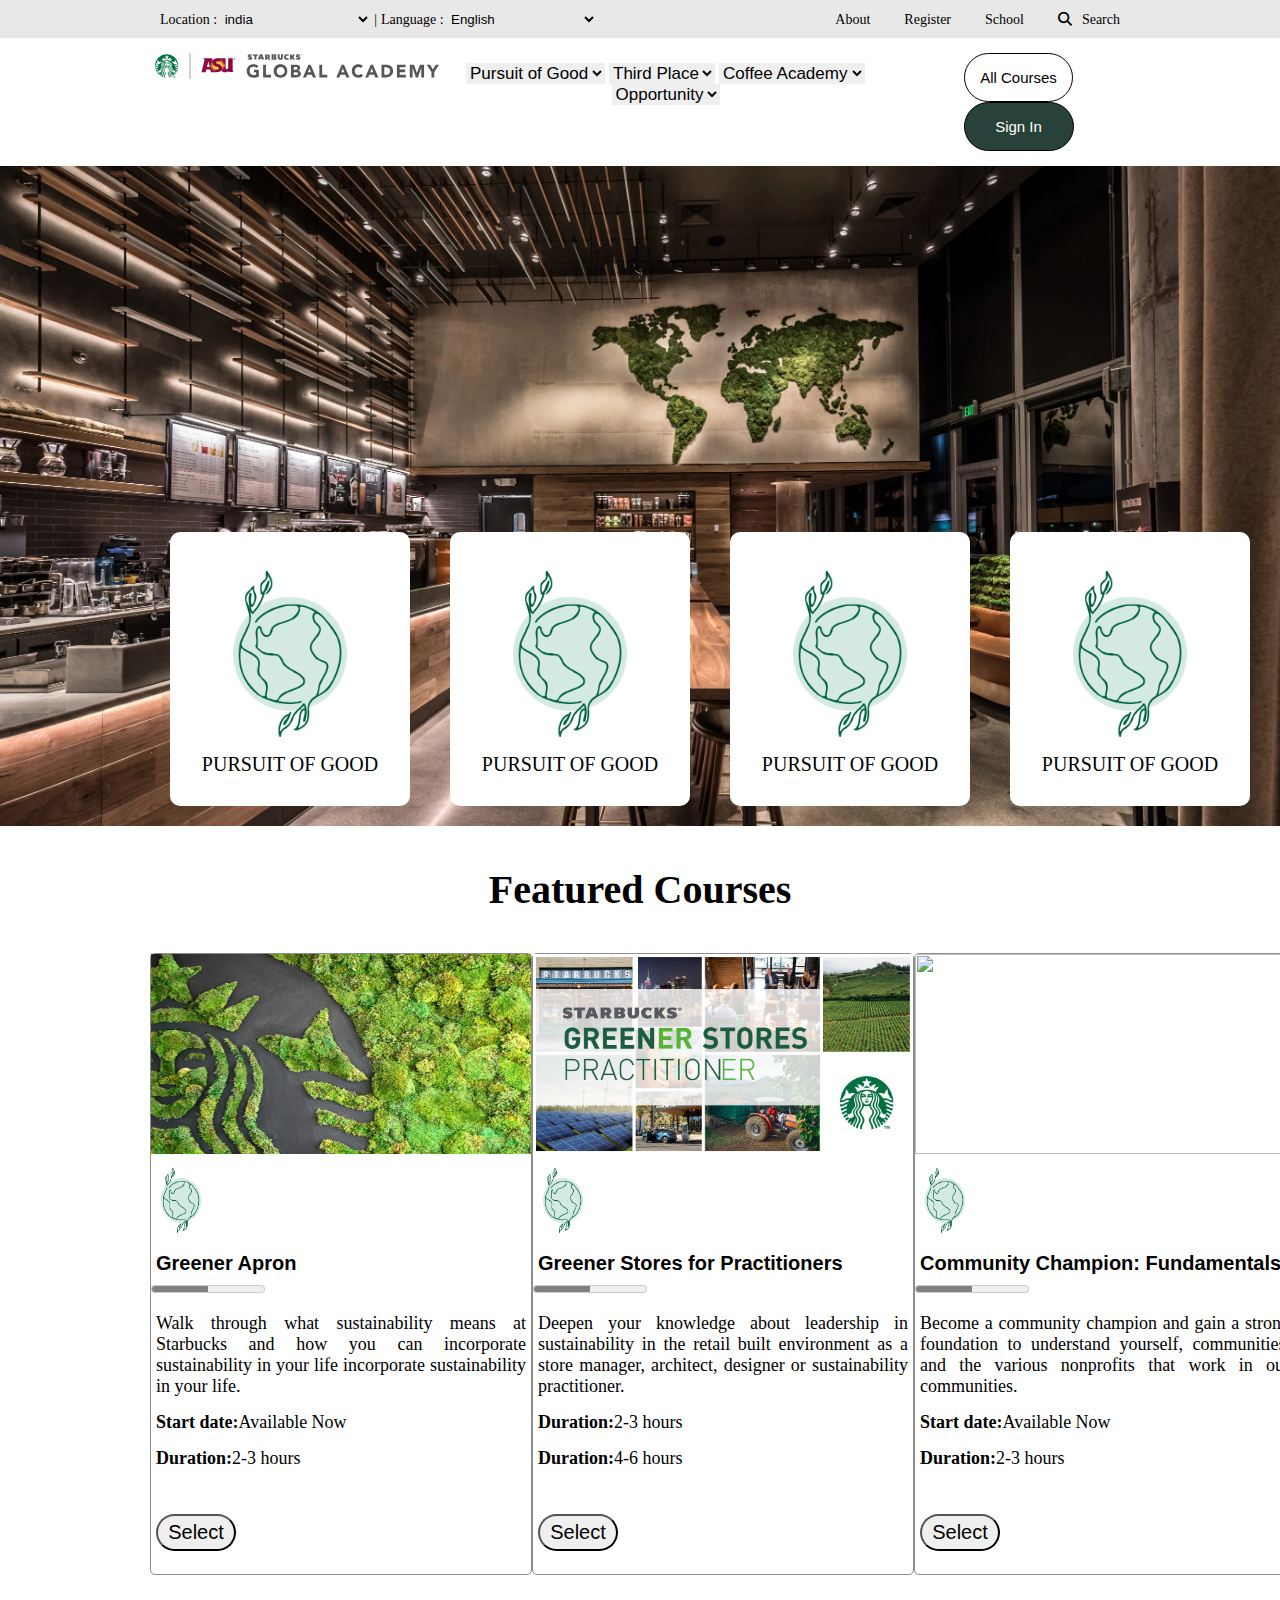
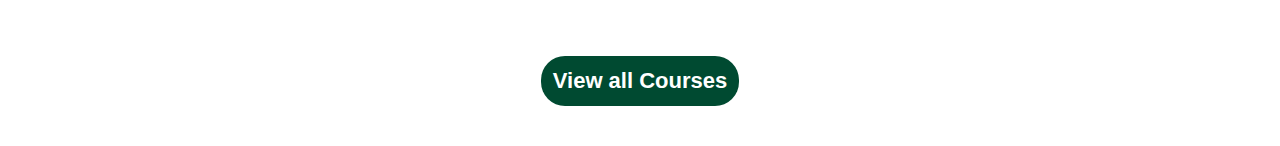
==== index.html @ c7865b7f "Update index.html" ====
<!DOCTYPE html>
<html lang="en">

<head>
    <meta charset="UTF-8" />
    <meta name="viewport" content="width=device-width, initial-scale=1.0" />
    <!-- 
    - primary meta tags
  -->
    <title>partner for lifelong learners- Starbucks </title>
    <meta name="title" content="Starbucks Academy" />
    <meta name="description" content="This is a Coffee Flavour website  made by Amrit Raj" />
    <!-- 
    - favicon
  -->
    <link rel="shortcut icon" href="../assets/images/fav-icon.png" type="image/svg+xml" />

    <!-- 
    - google font link
  -->
    <link rel="stylesheet" href="https://cdnjs.cloudflare.com/ajax/libs/font-awesome/6.5.2/css/all.min.css" />
    <link rel="preconnect" href="https://fonts.googleapis.com">
    <link rel="preconnect" href="https://fonts.gstatic.com" crossorigin>
    <link href="https://fonts.googleapis.com/css2?family=Cedarville+Cursive&display=swap" rel="stylesheet">

    <!-- 
    -font Awesome link
  -->
    <link rel="stylesheet" href="https://cdnjs.cloudflare.com/ajax/libs/font-awesome/6.6.0/css/all.min.css" />

    <!-- 
    - custom css link
  -->
    <link rel="stylesheet" href="/src/style.css" />
</head>

<body>

    <!-- 
    Header
    -->

    <header>
        <div class="top">
            <div class="top-nav">
                <div class="top-left">
                    <span>
                        Location :
                        <select name="" id="">
                            <option value="">india</option>
                            <option value="">UK</option>
                            <option value="">Hong Kong</option>
                            <option value="">Burel</option>|
                        </select>
                    </span>
                    <span>|</span>
                    <span>
                        Language :
                        <select name="" id="">
                            <option value="">English</option>
                            <option value="">UK</option>
                            <option value="">Hong Kong</option>
                            <option value="">Burel</option>
                        </select>
                    </span>
                </div>
                <div class="top-right">
                    <span><a href="#">About</a></span>
                    <span><a href="#">Register</a></span>
                    <span><a href="#">School</a></span>
                    <span><a href=""><i class="fa-solid fa-magnifying-glass"></i>Search</a></span>
                </div>
            </div>
        </div>

        <!-- 
            Navigation-Bar
        -->

        <nav>
            <div class="nav-bar">
                <div>
                    <a href="#"><img src="../assets/images/logo.e4c5e5aa.svg" alt=""></a>
                </div>
                <div id="select-menu">
                    <select name="" id="">
                        <option value="">Pursuit of Good</option>
                    </select>
                    <select name="" id="">
                        <option value="">Third Place</option>
                    </select>
                    <select name="" id="">
                        <option value="">Coffee Academy</option>
                    </select>
                    <select name="" id="">
                        <option value="">Opportunity</option>
                    </select>
                </div>
                <div>
                    <button> All Courses</button>
                    <button id="btn">Sign In</button>
                </div>
            </div>
        </nav>
    </header>

    <!-- 
    card Section
    -->

    <section>
        <div class="section-1">
            <!-- <div id="card-text">Join a global community of learners and explore world-class education through the lens of Starbucks</div> -->
            <div class="card-section">
                <div class="card">
                    <div class="card-body">
                        <img src="../assets/images/Pursuit of Good_1.webp" alt="">
                    </div>
                    <div class="card-footer">
                        <p>PURSUIT OF GOOD</p>
                    </div>
                </div>
                <div class="card">
                    <div class="card-body">
                        <img src="../assets/images/Pursuit of Good_1.webp" alt="">
                    </div>
                    <div class="card-footer">
                        <p>PURSUIT OF GOOD</p>
                    </div>
                </div>
                <div class="card">
                    <div class="card-body">
                        <img src="../assets/images/Pursuit of Good_1.webp" alt="">
                    </div>
                    <div class="card-footer">
                        <p>PURSUIT OF GOOD</p>
                    </div>
                </div>
                <div class="card">
                    <div class="card-body">
                        <img src="../assets/images/Pursuit of Good_1.webp" alt="">
                    </div>
                    <div class="card-footer">
                        <p>PURSUIT OF GOOD</p>
                    </div>
                </div>
            </div>

        </div>

        <!-- 
        Features Courses
        -->
        <div class="features-courses">
            <h2>Featured Courses</h2>
            <div class="features-section">

                <div id="card">
                    <div id="card-header">
                        <img src="../assets/images/asset-v1_Canada+GAFC01+2020+type@asset+block@Greener_Apron_1.webp"
                            alt="">
                    </div>
                    <div id="card-body">
                        <img src="../assets/images/SGA_pursuit_green_6.webp" alt="">
                        <h3>Greener Apron</h3>
                        <div class="meter-container">
                            <meter class="meter" value="50" min="0" max="100"></meter>
                        </div>
                    </div>
                    <div id="card-footer">
                      <p>  Walk through what sustainability means at Starbucks and how you can incorporate sustainability
                        in your life incorporate sustainability
                        in your life.</p>
                        <div class="lbl">
                            <b>Start date:</b>Available Now
                        </div>
                        <div>
                            <b> Duration:</b>2-3 hours
                        </div>
                        <button>Select</button>
                    </div>
                </div>

                <div id="card">
                    <div id="card-header">
                        <img src="../assets/images/asset-v1_ASU+GSP01+2022+type@asset+block@GSP_Banner_collage_-1.webp"
                            alt="">
                    </div>
                    <div id="card-body">
                        <img src="../assets/images/SGA_pursuit_green_6.webp" alt="">
                        <h3>Greener Stores for Practitioners</h3>
                        <div class="meter-container">
                            <meter class="meter" value="50" min="0" max="100"></meter>
                        </div>
                    </div>
                    <div id="card-footer">
                       <p> Deepen your knowledge about leadership in sustainability in the retail built environment as a
                        store manager, architect, designer or sustainability practitioner.</p>

                        <div class="lbl">
                            <b>Duration:</b>2-3 hours
                        </div>
                        <div>
                            <b>Duration:</b>4-6 hours
                        </div>
                        <button>Select</button>
                    </div>

                </div>
                <div id="card">
                    <div id="card-header">
                        <img src="../assets/images/asset-v1_ASU+CCB01+2022+type@asset+block@CCB01_Course_Card_Image.min_.webp"
                            alt="">
                    </div>
                    <div id="card-body">
                        <img src="../assets/images/SGA_pursuit_green_6.webp" alt="">
                        <h3>Community Champion: Fundamentals</h3>
                        <div class="meter-container">
                            <meter class="meter" value="50" min="0" max="100"></meter>
                        </div>
                    </div>
                    <div id="card-footer">
                      <p>
                        Become a community champion and gain a strong foundation to understand yourself, communities, and the various nonprofits that work in our communities.
                      </p>
                        <div class="lbl">
                           <b> Start date:</b>Available Now
                        </div>
                       <div>
                        <b>Duration:</b>2-3 hours
                       </div>
                        <button>Select</button>
                    </div>

                </div>

            </div>
        </div>
        <div class="view-all">
            <button>View all Courses</button>
        </div>

    </section>

</body>

</html>
---- src/style.css ----
*{
    margin: 0;
    padding: 0;

/* 
    Header Section - Top
*/

}
.top{
    background: #e8e8e8;
}
.top-nav{
    display: flex;
    justify-content: space-between;
    padding: 10px;
    margin-left: 150px;
    margin-right: 150px;
    /* border: 3px solid red; */
}
.top-left span{
    font-size: 14px;
}
.top-left select{
    background-color: inherit;
    border: none;
    width: 150px;
    
}
.top-left option{
    background: #006340;
    font-size: 15px;
    padding: 10px;
    
}
.top-right span{
    margin-left: 30px;
    font-size: 14px;
}
.top-right a{
    text-decoration: none;
    color: #000000;
}
.fa-magnifying-glass{
    margin-right: 10px;
}

/* 
navigation-Bar
*/
.nav-bar{
    display: flex;
    justify-content: center;
    text-align: center;
    justify-content: space-between;
    padding: 5px;
    margin-top: 10px;
    margin-left: 150px;
    margin-right: 150px;
    /* border: 2px solid red; */
}
#select-menu{
    margin-top: 10px;
}
.nav-bar select{
    border: none;
    font-size: 17px;
    
}
.nav-bar button{
    font-size: 15px;
    padding: 15px;
    border-radius: 50px;
    margin-left: 20px;
    box-sizing: border-box;
    border: .5px solid #000000;
    color: #000000;
    background-color: #ffff;

}
.nav-bar button:hover{
    color: #ffff;
    background-color: #1a2a26;
}
#btn{
    color: #ffff;
    background-color: #29413b;
    width: 110px;
}
#btn:hover{
    color: #ffff;
    background-color: #1a2a26;
}

/* 
    section
*/
.section-1{
    margin-top: 10px;
    width: 100%;
    height: 660px;
    background-image: url(../assets/images/SGA_Homepage_Redesign_Hero_Jan2023_1.jpg);
    background-repeat: no-repeat;
    background-size: cover;
    background-position: center;
    position: relative; 
}
/* 
    card- section-1

*/
.card-section{
    display: flex;
    justify-content: space-between;
    position: absolute;
    bottom: 0; 
    left: 150px; 
    right: 150px;
    width: auto; 

}
#card-text{
    margin-top: 40px;
    justify-content: center;
    display: flex;
    font-size: 30px;
    color: #fff;
}
.card{
    width: 250px; 
    padding: 20px;
    margin: 20px;
    background:#ffff;
    border-radius: 10px;
}
.card img{
    width: 200px; 
    background-repeat: no-repeat;
    background-size: cover;
    background-position: center;
}
.card-footer{
    padding: 10px;
    font-size: 20px;
    margin-top: 2px;
    text-align: center;
}

/* 

 Features Courses:-

*/
h2{
    text-align: center;
    font-size: 40px;
    margin: 30px;
    padding: 10px;
}
.features-courses {
    /* background-color: aqua; */
    height: 800px;
    color: #000000;
}
.features-section{
    display: flex;
    justify-content: space-between;
    margin: 0px 150px;

}
#card{
    border: .5px solid rgb(143, 140, 140);
    border-radius: 5px;
    height: 620px;
    width: 380px;

}
#card:hover{
    box-shadow: 3px 3px 2px rgb(94, 91, 91);
}
#card-header img{
    background-repeat: no-repeat;
    background-size: cover;
    background-position: center;
    height: 200px;
    width: 380px;

}
#card-body img{
    height: 65px;
    width: 40px;
    padding: 10px;
    background-repeat: no-repeat;
    background-size: cover;
    background-position: center;
}
h3{
    font-size: 20px;
    font-family: sans-serif;
    padding: 5px;
}
#card-footer{
    font-weight: 200px;
    font-size: 18px;
    text-align: justify;
    margin-top: 10px;
    padding: 5px;
}
#card-footer button{
    padding: 5px;
    margin-top: 45px;
    font-size: 20px;
    border-radius: 20px;
    width: 80px;
    cursor: pointer;
    
}
.lbl{
    margin-top: 15px;
    margin-bottom: 15px;
}
/* 
    meter 
*/
.meter-container {
    width: 100%;
}

.meter {
    width: 30%;
   
}

.meter::-webkit-meter-optimum-value {
    background: gray;
}
.view-all{
    display: flex;
    justify-content: center;
    text-align: center;
}
.view-all button{
    font-weight: 700;
    margin-bottom: 40px;
    padding: 12px;
    font-size: 22px;
    border-radius: 24px;
    cursor: pointer;
    background-color: #004a31;
    color: #fff;
    border: none;
    
}
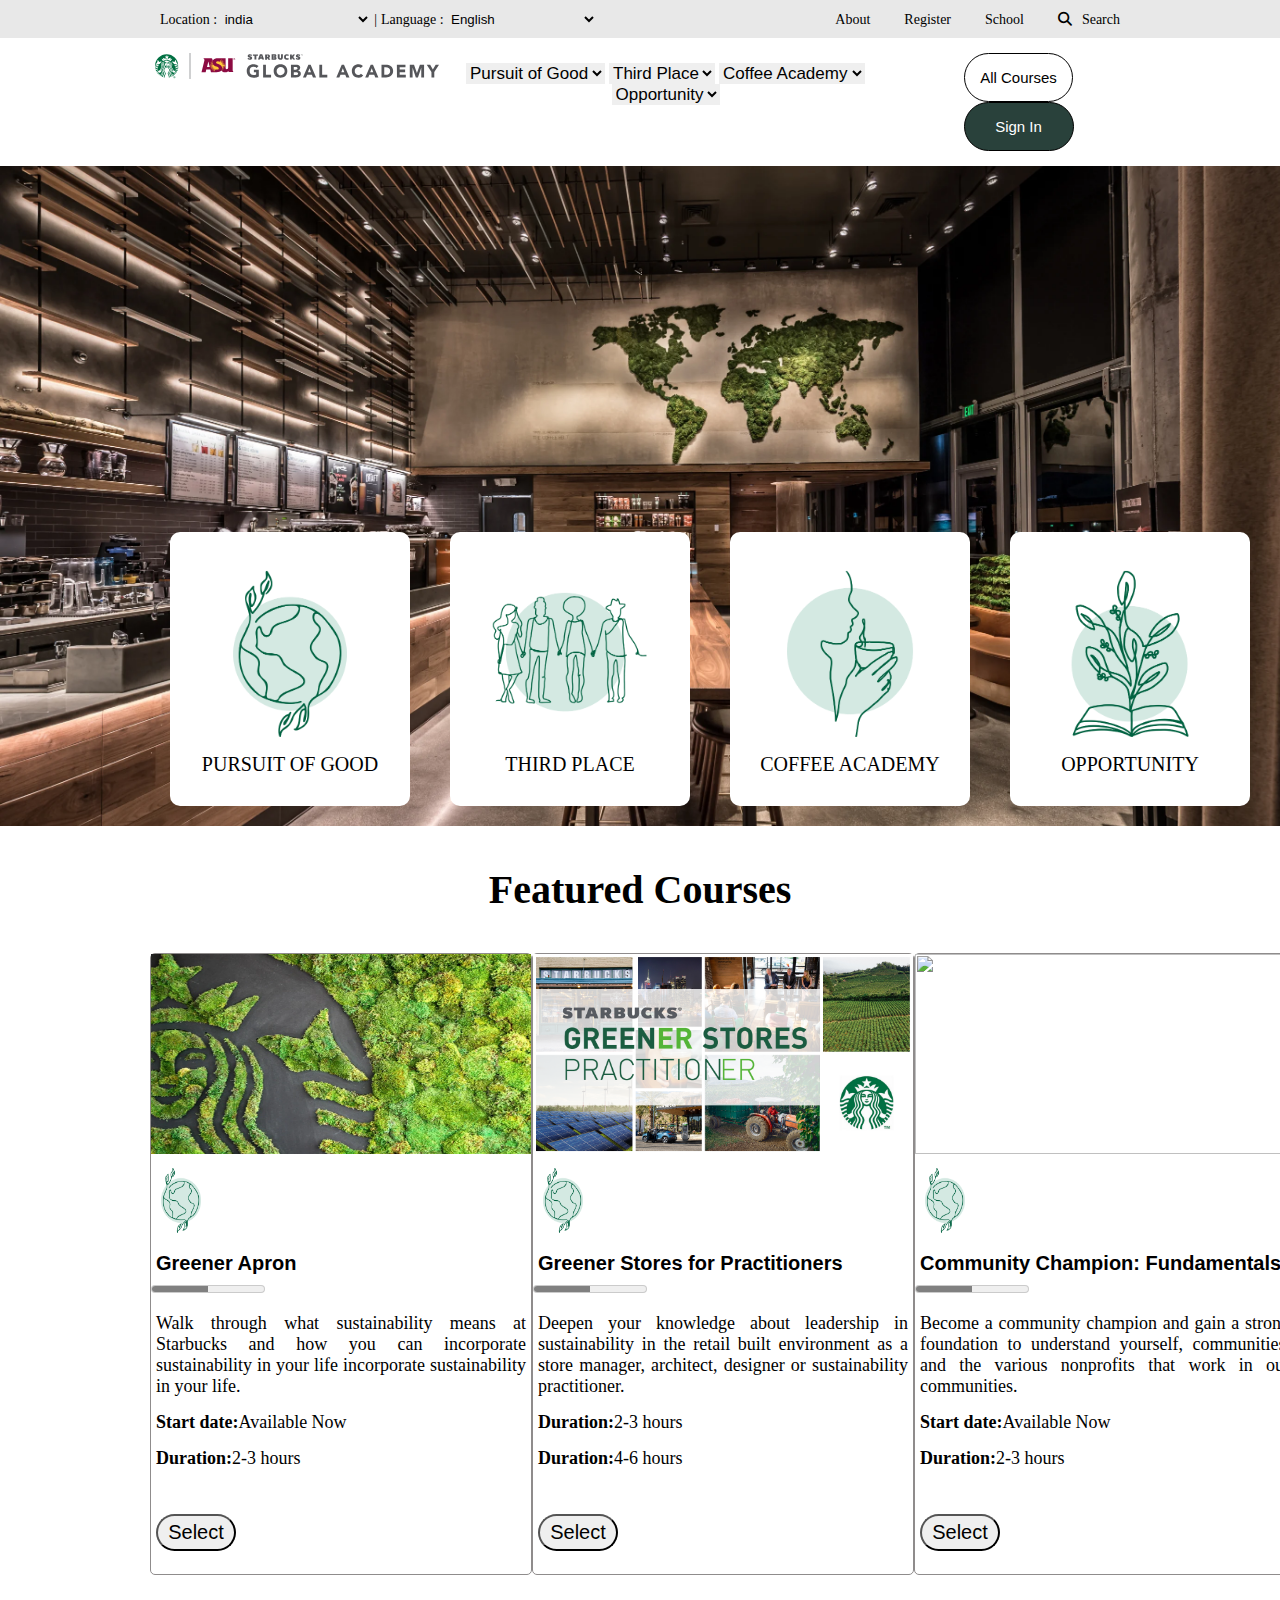
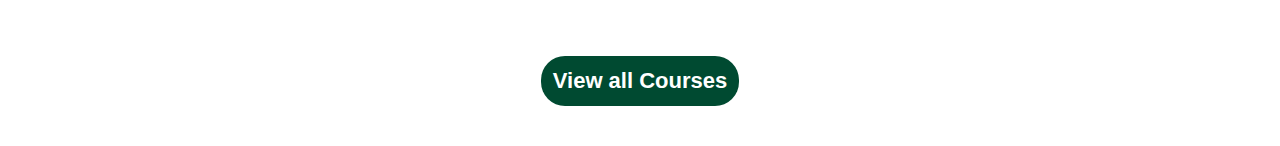
==== commit eecee62b: "Update index.html" ====
--- a/index.html
+++ b/index.html
@@ -13,7 +13,7 @@
     <!-- 
     - favicon
   -->
-    <link rel="shortcut icon" href="../assets/images/fav-icon.png" type="image/svg+xml" />
+    <link rel="shortcut icon" href="./assets/images/fav-icon.png" type="image/svg+xml" />
 
     <!-- 
     - google font link
@@ -80,7 +80,7 @@
         <nav>
             <div class="nav-bar">
                 <div>
-                    <a href="#"><img src="../assets/images/logo.e4c5e5aa.svg" alt=""></a>
+                    <a href="#"><img src="./assets/images/logo.e4c5e5aa.svg" alt=""></a>
                 </div>
                 <div id="select-menu">
                     <select name="" id="">
@@ -114,7 +114,7 @@
             <div class="card-section">
                 <div class="card">
                     <div class="card-body">
-                        <img src="../assets/images/Pursuit of Good_1.webp" alt="">
+                        <img src="./assets/images/Pursuit of Good_1.webp" alt="">
                     </div>
                     <div class="card-footer">
                         <p>PURSUIT OF GOOD</p>
@@ -122,26 +122,26 @@
                 </div>
                 <div class="card">
                     <div class="card-body">
-                        <img src="../assets/images/Pursuit of Good_1.webp" alt="">
-                    </div>
-                    <div class="card-footer">
-                        <p>PURSUIT OF GOOD</p>
-                    </div>
-                </div>
-                <div class="card">
-                    <div class="card-body">
-                        <img src="../assets/images/Pursuit of Good_1.webp" alt="">
-                    </div>
-                    <div class="card-footer">
-                        <p>PURSUIT OF GOOD</p>
-                    </div>
-                </div>
-                <div class="card">
-                    <div class="card-body">
-                        <img src="../assets/images/Pursuit of Good_1.webp" alt="">
-                    </div>
-                    <div class="card-footer">
-                        <p>PURSUIT OF GOOD</p>
+                        <img src="./assets/images/Third place_1.webp" alt="">
+                    </div>
+                    <div class="card-footer">
+                        <p>THIRD PLACE</p>
+                    </div>
+                </div>
+                <div class="card">
+                    <div class="card-body">
+                        <img src="./assets/images/Coffee ACADEMY_1.webp" alt="">
+                    </div>
+                    <div class="card-footer">
+                        <p>COFFEE ACADEMY</p>
+                    </div>
+                </div>
+                <div class="card">
+                    <div class="card-body">
+                        <img src="./assets/images/Opportunity_1.webp" alt="">
+                    </div>
+                    <div class="card-footer">
+                        <p>OPPORTUNITY</p>
                     </div>
                 </div>
             </div>
@@ -157,11 +157,11 @@
 
                 <div id="card">
                     <div id="card-header">
-                        <img src="../assets/images/asset-v1_Canada+GAFC01+2020+type@asset+block@Greener_Apron_1.webp"
+                        <img src="./assets/images/asset-v1_Canada+GAFC01+2020+type@asset+block@Greener_Apron_1.webp"
                             alt="">
                     </div>
                     <div id="card-body">
-                        <img src="../assets/images/SGA_pursuit_green_6.webp" alt="">
+                        <img src="./assets/images/SGA_pursuit_green_6.webp" alt="">
                         <h3>Greener Apron</h3>
                         <div class="meter-container">
                             <meter class="meter" value="50" min="0" max="100"></meter>
@@ -183,11 +183,11 @@
 
                 <div id="card">
                     <div id="card-header">
-                        <img src="../assets/images/asset-v1_ASU+GSP01+2022+type@asset+block@GSP_Banner_collage_-1.webp"
+                        <img src="./assets/images/asset-v1_ASU+GSP01+2022+type@asset+block@GSP_Banner_collage_-1.webp"
                             alt="">
                     </div>
                     <div id="card-body">
-                        <img src="../assets/images/SGA_pursuit_green_6.webp" alt="">
+                        <img src="./assets/images/SGA_pursuit_green_6.webp" alt="">
                         <h3>Greener Stores for Practitioners</h3>
                         <div class="meter-container">
                             <meter class="meter" value="50" min="0" max="100"></meter>
@@ -209,11 +209,11 @@
                 </div>
                 <div id="card">
                     <div id="card-header">
-                        <img src="../assets/images/asset-v1_ASU+CCB01+2022+type@asset+block@CCB01_Course_Card_Image.min_.webp"
+                        <img src="./assets/images/asset-v1_ASU+CCB01+2022+type@asset+block@CCB01_Course_Card_Image.min_.webp"
                             alt="">
                     </div>
                     <div id="card-body">
-                        <img src="../assets/images/SGA_pursuit_green_6.webp" alt="">
+                        <img src="./assets/images/SGA_pursuit_green_6.webp" alt="">
                         <h3>Community Champion: Fundamentals</h3>
                         <div class="meter-container">
                             <meter class="meter" value="50" min="0" max="100"></meter>
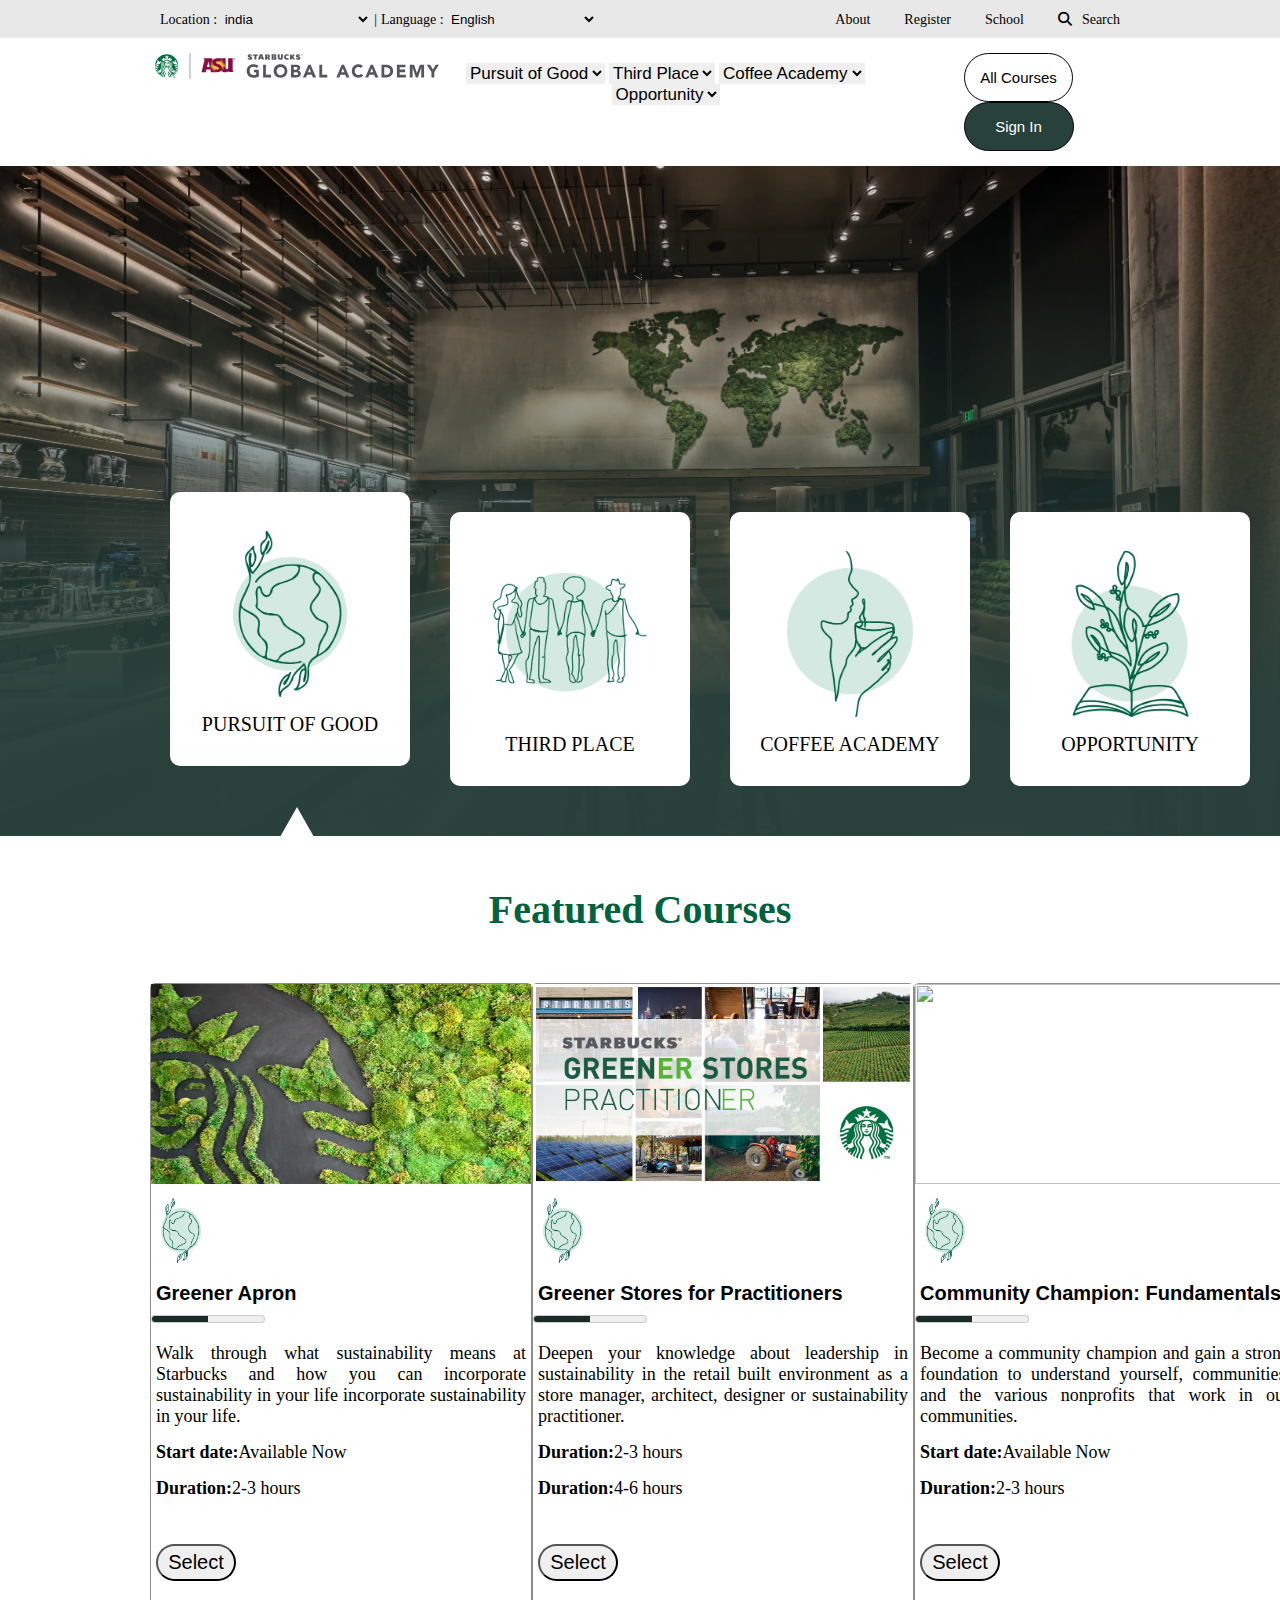
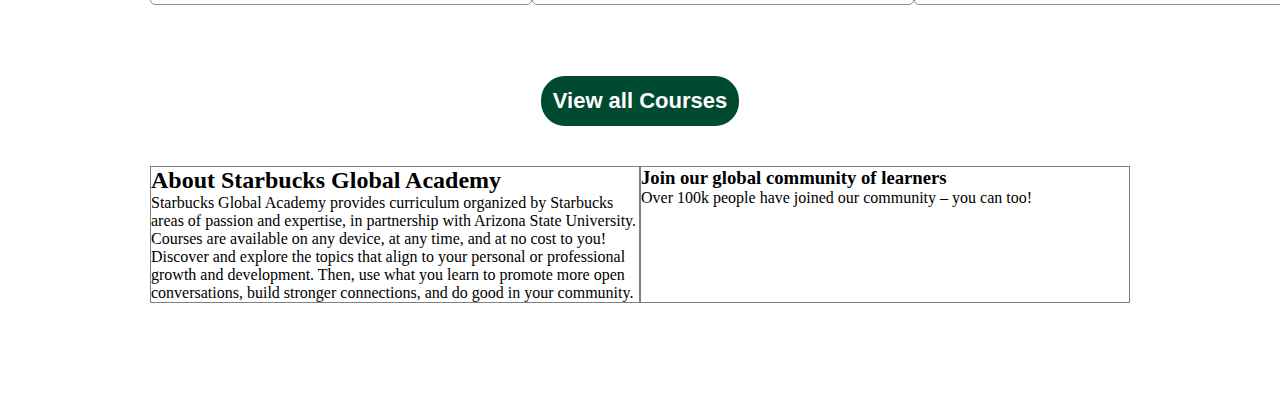
==== commit 7864310d: "add files" ====
--- a/index.html
+++ b/index.html
@@ -1,107 +1,131 @@
 <!DOCTYPE html>
 <html lang="en">
-
-<head>
+  <head>
     <meta charset="UTF-8" />
     <meta name="viewport" content="width=device-width, initial-scale=1.0" />
     <!-- 
     - primary meta tags
   -->
-    <title>partner for lifelong learners- Starbucks </title>
+    <title>partner for lifelong learners- Starbucks</title>
     <meta name="title" content="Starbucks Academy" />
-    <meta name="description" content="This is a Coffee Flavour website  made by Amrit Raj" />
+    <meta
+      name="description"
+      content="This is a Coffee Flavour website  made by Amrit Raj"
+    />
     <!-- 
     - favicon
   -->
-    <link rel="shortcut icon" href="./assets/images/fav-icon.png" type="image/svg+xml" />
+    <link
+      rel="shortcut icon"
+      href="./assets/images/fav-icon.png"
+      type="image/svg+xml"
+    />
 
     <!-- 
     - google font link
   -->
-    <link rel="stylesheet" href="https://cdnjs.cloudflare.com/ajax/libs/font-awesome/6.5.2/css/all.min.css" />
-    <link rel="preconnect" href="https://fonts.googleapis.com">
-    <link rel="preconnect" href="https://fonts.gstatic.com" crossorigin>
-    <link href="https://fonts.googleapis.com/css2?family=Cedarville+Cursive&display=swap" rel="stylesheet">
+    <link
+      rel="stylesheet"
+      href="https://cdnjs.cloudflare.com/ajax/libs/font-awesome/6.5.2/css/all.min.css"
+    />
+    <link rel="preconnect" href="https://fonts.googleapis.com" />
+    <link rel="preconnect" href="https://fonts.gstatic.com" crossorigin />
+    <link
+      href="https://fonts.googleapis.com/css2?family=Cedarville+Cursive&display=swap"
+      rel="stylesheet"
+    />
 
     <!-- 
     -font Awesome link
   -->
-    <link rel="stylesheet" href="https://cdnjs.cloudflare.com/ajax/libs/font-awesome/6.6.0/css/all.min.css" />
+    <link
+      rel="stylesheet"
+      href="https://cdnjs.cloudflare.com/ajax/libs/font-awesome/6.6.0/css/all.min.css"
+    />
 
     <!-- 
     - custom css link
   -->
     <link rel="stylesheet" href="/src/style.css" />
-</head>
-
-<body>
-
+   
+
+  <body id = "bo">
     <!-- 
     Header
     -->
 
     <header>
-        <div class="top">
-            <div class="top-nav">
-                <div class="top-left">
-                    <span>
-                        Location :
-                        <select name="" id="">
-                            <option value="">india</option>
-                            <option value="">UK</option>
-                            <option value="">Hong Kong</option>
-                            <option value="">Burel</option>|
-                        </select>
-                    </span>
-                    <span>|</span>
-                    <span>
-                        Language :
-                        <select name="" id="">
-                            <option value="">English</option>
-                            <option value="">UK</option>
-                            <option value="">Hong Kong</option>
-                            <option value="">Burel</option>
-                        </select>
-                    </span>
-                </div>
-                <div class="top-right">
-                    <span><a href="#">About</a></span>
-                    <span><a href="#">Register</a></span>
-                    <span><a href="#">School</a></span>
-                    <span><a href=""><i class="fa-solid fa-magnifying-glass"></i>Search</a></span>
-                </div>
-            </div>
-        </div>
-
-        <!-- 
+      <div class="top">
+        <div class="top-nav">
+          <div class="top-left">
+            <span>
+              Location :
+              <select name="" id="">
+                <option value="">india</option>
+                <option value="">UK</option>
+                <option value="">Hong Kong</option>
+                <option value="">Burel</option>
+                |
+              </select>
+            </span>
+            <span>|</span>
+            <span>
+              Language :
+              <select name="" id="">
+                <option value="">English</option>
+                <option value="">UK</option>
+                <option value="">Hong Kong</option>
+                <option value="">Burel</option>
+              </select>
+            </span>
+          </div>
+          <div class="top-right">
+            <span><a href="#">About</a></span>
+            <span><a href="#">Register</a></span>
+            <span><a href="#">School</a></span>
+            <span
+              ><a href=""
+                ><i class="fa-solid fa-magnifying-glass"></i>Search</a
+              ></span
+            >
+          </div>
+        </div>
+      </div>
+
+      <!-- 
             Navigation-Bar
         -->
 
-        <nav>
-            <div class="nav-bar">
-                <div>
-                    <a href="#"><img src="./assets/images/logo.e4c5e5aa.svg" alt=""></a>
-                </div>
-                <div id="select-menu">
-                    <select name="" id="">
-                        <option value="">Pursuit of Good</option>
-                    </select>
-                    <select name="" id="">
-                        <option value="">Third Place</option>
-                    </select>
-                    <select name="" id="">
-                        <option value="">Coffee Academy</option>
-                    </select>
-                    <select name="" id="">
-                        <option value="">Opportunity</option>
-                    </select>
-                </div>
-                <div>
-                    <button> All Courses</button>
-                    <button id="btn">Sign In</button>
-                </div>
-            </div>
-        </nav>
+      <nav>
+        <div class="nav-bar">
+          <div>
+            <a href="#"
+              ><img src="./assets/images/logo.e4c5e5aa.svg" alt=""
+            /></a>
+          </div>
+          <div id="select-menu">
+            <select name="" id="">
+              <option value="">Pursuit of Good</option>
+              <option value="">Greener Apron</option>
+              <option value="">Pursuit of Good</option>
+              <option value="">Pursuit of Good</option>
+            </select>
+            <select name="" id="">
+              <option value="">Third Place</option>
+            </select>
+            <select name="" id="">
+              <option value="">Coffee Academy</option>
+            </select>
+            <select name="" id="">
+              <option value="">Opportunity</option>
+            </select>
+          </div>
+          <div>
+            <button>All Courses</button>
+            <button id="btn">Sign In</button>
+          </div>
+        </div>
+      </nav>
     </header>
 
     <!-- 
@@ -109,139 +133,159 @@
     -->
 
     <section>
-        <div class="section-1">
-            <!-- <div id="card-text">Join a global community of learners and explore world-class education through the lens of Starbucks</div> -->
-            <div class="card-section">
-                <div class="card">
-                    <div class="card-body">
-                        <img src="./assets/images/Pursuit of Good_1.webp" alt="">
-                    </div>
-                    <div class="card-footer">
-                        <p>PURSUIT OF GOOD</p>
-                    </div>
-                </div>
-                <div class="card">
-                    <div class="card-body">
-                        <img src="./assets/images/Third place_1.webp" alt="">
-                    </div>
-                    <div class="card-footer">
-                        <p>THIRD PLACE</p>
-                    </div>
-                </div>
-                <div class="card">
-                    <div class="card-body">
-                        <img src="./assets/images/Coffee ACADEMY_1.webp" alt="">
-                    </div>
-                    <div class="card-footer">
-                        <p>COFFEE ACADEMY</p>
-                    </div>
-                </div>
-                <div class="card">
-                    <div class="card-body">
-                        <img src="./assets/images/Opportunity_1.webp" alt="">
-                    </div>
-                    <div class="card-footer">
-                        <p>OPPORTUNITY</p>
-                    </div>
-                </div>
-            </div>
-
-        </div>
-
-        <!-- 
+      <div class="section-1">
+        <!-- <div id="card-text">Join a global community of learners and explore world-class education through the lens of Starbucks</div> -->
+        <div class="card-section">
+          <div class="card">
+            <div class="card-body">
+              <img src="./assets/images/Pursuit of Good_1.webp" alt="" />
+            </div>
+            <div class="card-footer">
+              <p>PURSUIT OF GOOD</p>
+            </div>
+          </div>
+          <div class="card">
+            <div class="card-body">
+              <img src="./assets/images/Third place_1.webp" alt="" />
+            </div>
+            <div class="card-footer">
+              <p>THIRD PLACE</p>
+            </div>
+          </div>
+          <div class="card">
+            <div class="card-body">
+              <img src="./assets/images/Coffee ACADEMY_1.webp" alt="" />
+            </div>
+            <div class="card-footer">
+              <p>COFFEE ACADEMY</p>
+            </div>
+          </div>
+          <div class="card">
+            <div class="card-body">
+              <img src="./assets/images/Opportunity_1.webp" alt="" />
+            </div>
+            <div class="card-footer">
+              <p>OPPORTUNITY</p>
+            </div>
+          </div>
+          <!-- Upper Arrow -->
+        </div>
+        <div class="arrow"></div>
+      </div>
+
+      <!-- 
         Features Courses
         -->
-        <div class="features-courses">
-            <h2>Featured Courses</h2>
-            <div class="features-section">
-
-                <div id="card">
-                    <div id="card-header">
-                        <img src="./assets/images/asset-v1_Canada+GAFC01+2020+type@asset+block@Greener_Apron_1.webp"
-                            alt="">
-                    </div>
-                    <div id="card-body">
-                        <img src="./assets/images/SGA_pursuit_green_6.webp" alt="">
-                        <h3>Greener Apron</h3>
-                        <div class="meter-container">
-                            <meter class="meter" value="50" min="0" max="100"></meter>
-                        </div>
-                    </div>
-                    <div id="card-footer">
-                      <p>  Walk through what sustainability means at Starbucks and how you can incorporate sustainability
-                        in your life incorporate sustainability
-                        in your life.</p>
-                        <div class="lbl">
-                            <b>Start date:</b>Available Now
-                        </div>
-                        <div>
-                            <b> Duration:</b>2-3 hours
-                        </div>
-                        <button>Select</button>
-                    </div>
-                </div>
-
-                <div id="card">
-                    <div id="card-header">
-                        <img src="./assets/images/asset-v1_ASU+GSP01+2022+type@asset+block@GSP_Banner_collage_-1.webp"
-                            alt="">
-                    </div>
-                    <div id="card-body">
-                        <img src="./assets/images/SGA_pursuit_green_6.webp" alt="">
-                        <h3>Greener Stores for Practitioners</h3>
-                        <div class="meter-container">
-                            <meter class="meter" value="50" min="0" max="100"></meter>
-                        </div>
-                    </div>
-                    <div id="card-footer">
-                       <p> Deepen your knowledge about leadership in sustainability in the retail built environment as a
-                        store manager, architect, designer or sustainability practitioner.</p>
-
-                        <div class="lbl">
-                            <b>Duration:</b>2-3 hours
-                        </div>
-                        <div>
-                            <b>Duration:</b>4-6 hours
-                        </div>
-                        <button>Select</button>
-                    </div>
-
-                </div>
-                <div id="card">
-                    <div id="card-header">
-                        <img src="./assets/images/asset-v1_ASU+CCB01+2022+type@asset+block@CCB01_Course_Card_Image.min_.webp"
-                            alt="">
-                    </div>
-                    <div id="card-body">
-                        <img src="./assets/images/SGA_pursuit_green_6.webp" alt="">
-                        <h3>Community Champion: Fundamentals</h3>
-                        <div class="meter-container">
-                            <meter class="meter" value="50" min="0" max="100"></meter>
-                        </div>
-                    </div>
-                    <div id="card-footer">
-                      <p>
-                        Become a community champion and gain a strong foundation to understand yourself, communities, and the various nonprofits that work in our communities.
-                      </p>
-                        <div class="lbl">
-                           <b> Start date:</b>Available Now
-                        </div>
-                       <div>
-                        <b>Duration:</b>2-3 hours
-                       </div>
-                        <button>Select</button>
-                    </div>
-
-                </div>
-
-            </div>
-        </div>
-        <div class="view-all">
-            <button>View all Courses</button>
-        </div>
-
+      <div class="features-courses">
+        <h2>Featured Courses</h2>
+        <div class="features-section">
+          <div id="card">
+            <div id="card-header">
+              <img
+                src="./assets/images/asset-v1_Canada+GAFC01+2020+type@asset+block@Greener_Apron_1.webp"
+                alt=""
+              />
+            </div>
+            <div id="card-body">
+              <img src="./assets/images/SGA_pursuit_green_6.webp" alt="" />
+              <h3>Greener Apron</h3>
+              <div class="meter-container">
+                <meter class="meter" value="50" min="0" max="100"></meter>
+              </div>
+            </div>
+            <div id="card-footer">
+              <p>
+                Walk through what sustainability means at Starbucks and how you
+                can incorporate sustainability in your life incorporate
+                sustainability in your life.
+              </p>
+              <div class="lbl"><b>Start date:</b>Available Now</div>
+              <div><b> Duration:</b>2-3 hours</div>
+              <button>Select</button>
+            </div>
+          </div>
+
+          <div id="card">
+            <div id="card-header">
+              <img
+                src="./assets/images/asset-v1_ASU+GSP01+2022+type@asset+block@GSP_Banner_collage_-1.webp"
+                alt=""
+              />
+            </div>
+            <div id="card-body">
+              <img src="./assets/images/SGA_pursuit_green_6.webp" alt="" />
+              <h3>Greener Stores for Practitioners</h3>
+              <div class="meter-container">
+                <meter class="meter" value="50" min="0" max="100"></meter>
+              </div>
+            </div>
+            <div id="card-footer">
+              <p>
+                Deepen your knowledge about leadership in sustainability in the
+                retail built environment as a store manager, architect, designer
+                or sustainability practitioner.
+              </p>
+
+              <div class="lbl"><b>Duration:</b>2-3 hours</div>
+              <div><b>Duration:</b>4-6 hours</div>
+              <button>Select</button>
+            </div>
+          </div>
+          <div id="card">
+            <div id="card-header">
+              <img
+                src="./assets/images/asset-v1_ASU+CCB01+2022+type@asset+block@CCB01_Course_Card_Image.min_.webp"
+                alt=""
+              />
+            </div>
+            <div id="card-body">
+              <img src="./assets/images/SGA_pursuit_green_6.webp" alt="" />
+              <h3>Community Champion: Fundamentals</h3>
+              <div class="meter-container">
+                <meter class="meter" value="50" min="0" max="100"></meter>
+              </div>
+            </div>
+            <div id="card-footer">
+              <p>
+                Become a community champion and gain a strong foundation to
+                understand yourself, communities, and the various nonprofits
+                that work in our communities.
+              </p>
+              <div class="lbl"><b> Start date:</b>Available Now</div>
+              <div><b>Duration:</b>2-3 hours</div>
+              <button>Select</button>
+            </div>
+          </div>
+        </div>
+      </div>
+      <div class="view-all">
+        <button>View all Courses</button>
+      </div>
+
+      <!-- 
+            About Starbucks Global Academy
+        -->
+
+      <div class="section-2">
+        <div class="about-starbucks">
+          <h2>About Starbucks Global Academy</h2>
+          <p>
+            Starbucks Global Academy provides curriculum organized by Starbucks
+            areas of passion and expertise, in partnership with Arizona State
+            University. Courses are available on any device, at any time, and at
+            no cost to you! Discover and explore the topics that align to your
+            personal or professional growth and development. Then, use what you
+            learn to promote more open conversations, build stronger
+            connections, and do good in your community.
+          </p>
+        </div>
+        <div class="global-community">
+          <h3>Join our global community of learners</h3>
+          <p>Over 100k people have joined our community – you can too!</p>
+          <!-- <img src="./assets/images/SGA_Homepage_Global_Map_0.webp" alt=""> -->
+        </div>
+      </div>
     </section>
-
-</body>
-
-</html>+    <script type="text/javascript" src="../src/script.js" />
+  </body>
+</html>
--- a/src/style.css
+++ b/src/style.css
@@ -98,8 +98,8 @@
 .section-1{
     margin-top: 10px;
     width: 100%;
-    height: 660px;
-    background-image: url(../assets/images/SGA_Homepage_Redesign_Hero_Jan2023_1.jpg);
+    height: 670px;
+    background-image: linear-gradient(rgba(41,65,59,0) 0%, rgba(41,65,59,0.98) 80%), url(../assets/images/SGA_Homepage_Redesign_Hero_Jan2023_1.jpg);
     background-repeat: no-repeat;
     background-size: cover;
     background-position: center;
@@ -113,11 +113,14 @@
     display: flex;
     justify-content: space-between;
     position: absolute;
-    bottom: 0; 
+    bottom: 30px; 
     left: 150px; 
     right: 150px;
     width: auto; 
 
+}
+.card-section div:first-child{
+    bottom: 20px;
 }
 #card-text{
     margin-top: 40px;
@@ -132,6 +135,8 @@
     margin: 20px;
     background:#ffff;
     border-radius: 10px;
+    position: relative;
+    cursor: pointer;
 }
 .card img{
     width: 200px; 
@@ -145,22 +150,41 @@
     margin-top: 2px;
     text-align: center;
 }
+/* 
+
+    upper Arrow 
+    
+*/
+.arrow{
+    width: 0;
+    height: 0;
+    position: absolute;
+    top:641px;
+    left:280px;
+    border-left: 17px solid transparent;
+    border-right: 17px solid transparent;
+    border-bottom: 30px solid white;
+    transition: 0.5s;
+    /* background-color: red; */
+
+}
 
 /* 
 
  Features Courses:-
 
 */
-h2{
+.features-courses h2{
     text-align: center;
     font-size: 40px;
-    margin: 30px;
-    padding: 10px;
+    margin: 40px;
+    padding: 10px;
+    color: #006340;
 }
 .features-courses {
     /* background-color: aqua; */
     height: 800px;
-    color: #000000;
+    
 }
 .features-section{
     display: flex;
@@ -194,7 +218,7 @@
     background-size: cover;
     background-position: center;
 }
-h3{
+#card-body h3{
     font-size: 20px;
     font-family: sans-serif;
     padding: 5px;
@@ -232,7 +256,7 @@
 }
 
 .meter::-webkit-meter-optimum-value {
-    background: gray;
+    background:#1a2a26;
 }
 .view-all{
     display: flex;
@@ -252,5 +276,28 @@
     
 }
 
-
-
+/* 
+    About Starbucks Global Academy
+*/
+
+.section-2{
+    display: flex;
+    justify-content: space-between;
+    margin: 0px 150px;
+    margin-bottom: 100px;
+}
+
+.about-starbucks{
+    border: 1px solid gray;
+    width: 550px;
+}
+.global-community{
+    border: 1px solid gray;
+    width: 550px;
+}
+.global-community img{
+
+}
+
+
+
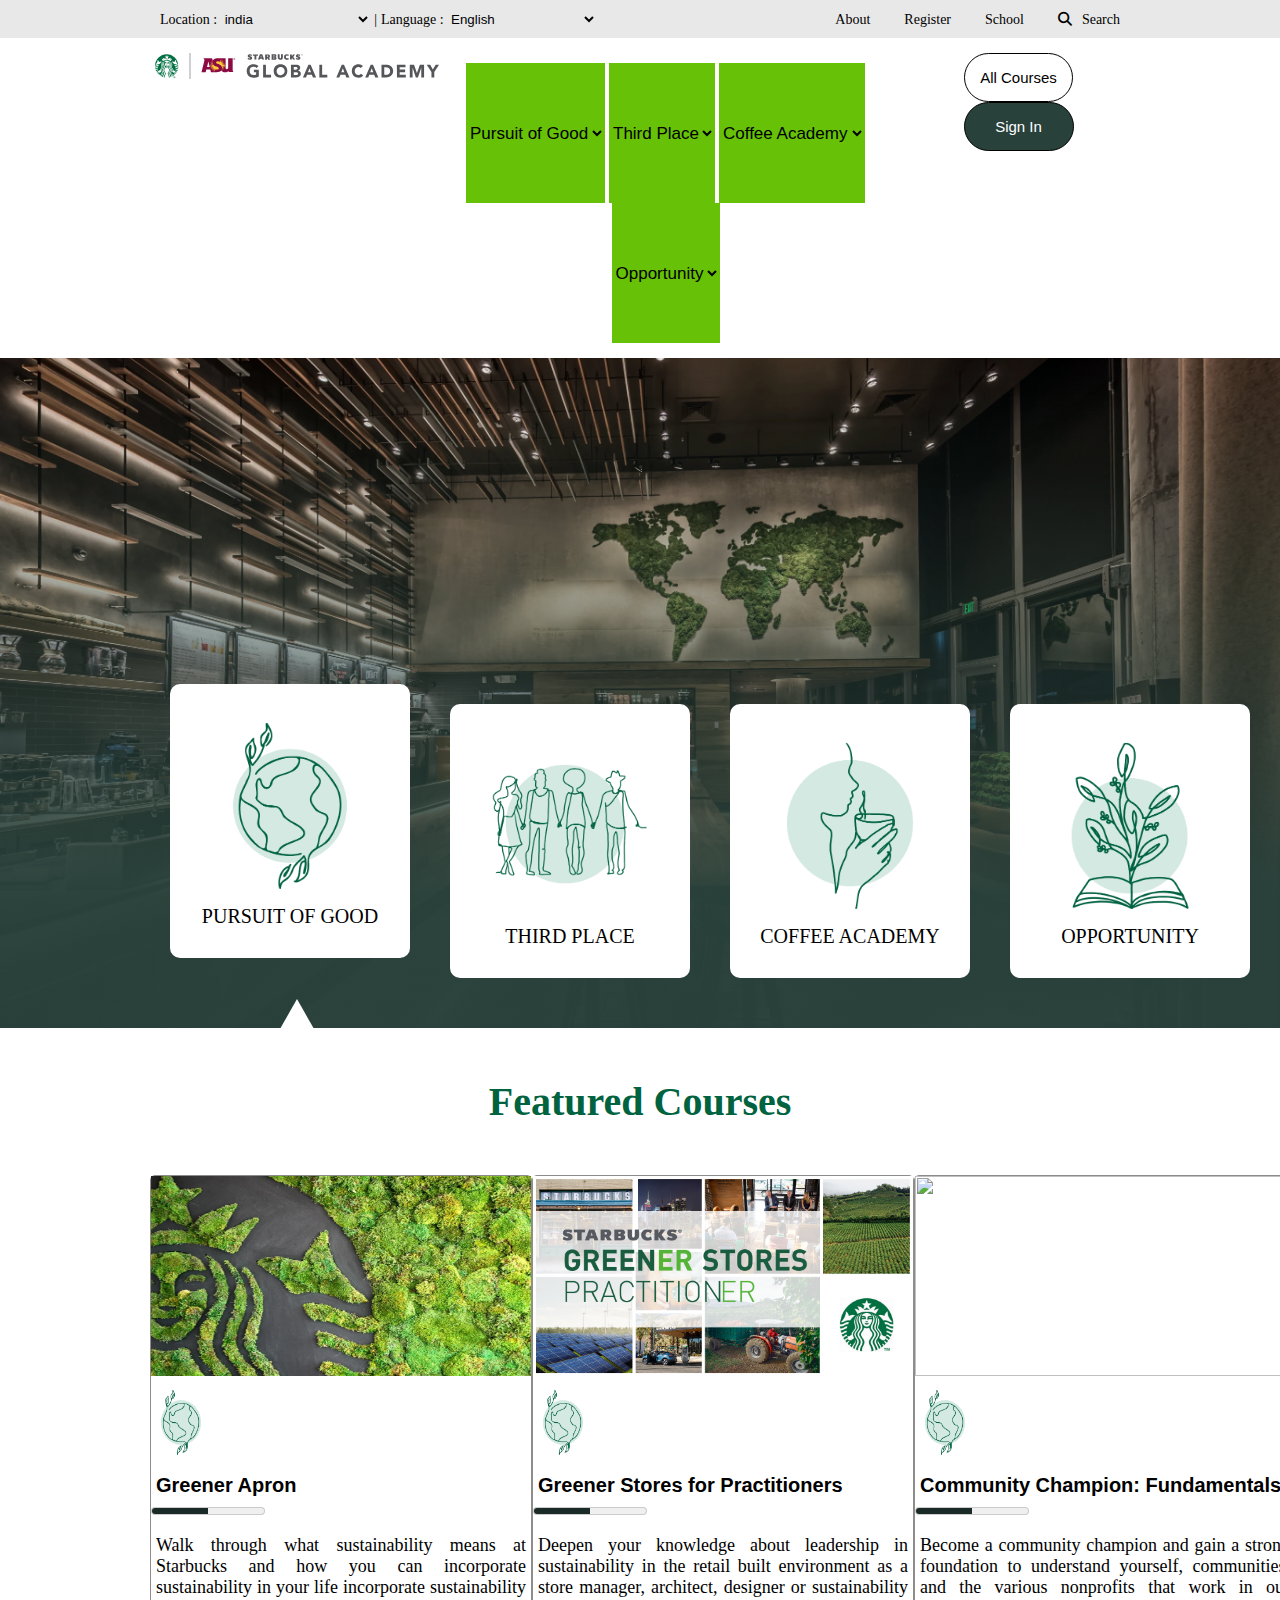
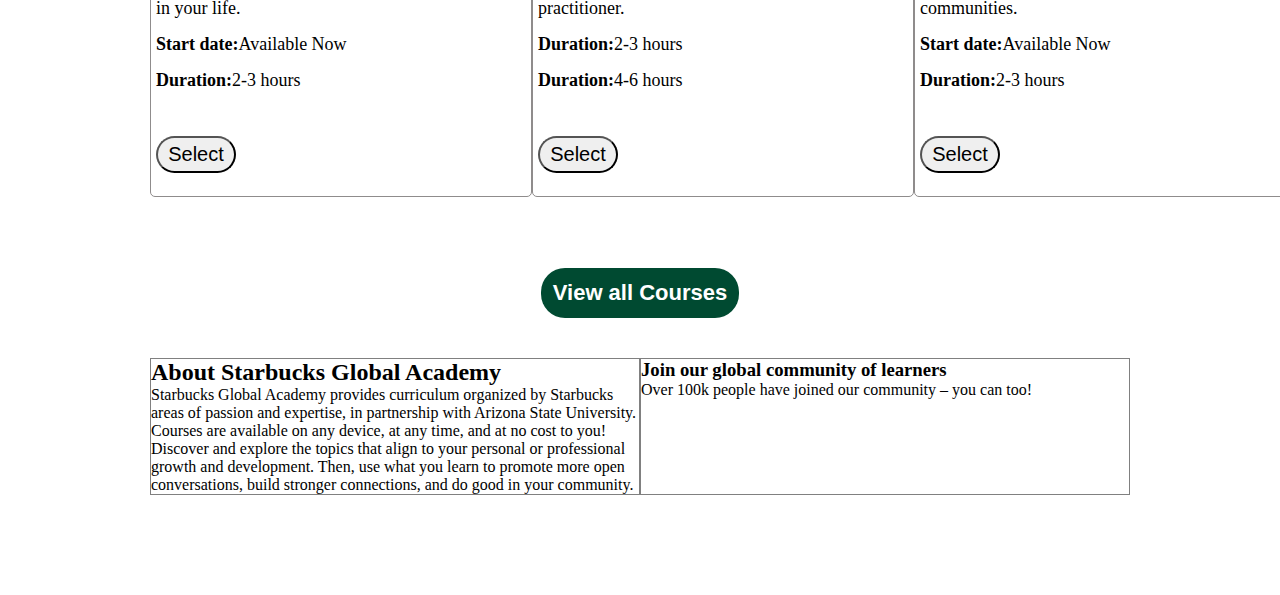
==== commit 285b6401: "add code for select" ====
--- a/index.html
+++ b/index.html
@@ -24,16 +24,7 @@
     <!-- 
     - google font link
   -->
-    <link
-      rel="stylesheet"
-      href="https://cdnjs.cloudflare.com/ajax/libs/font-awesome/6.5.2/css/all.min.css"
-    />
-    <link rel="preconnect" href="https://fonts.googleapis.com" />
-    <link rel="preconnect" href="https://fonts.gstatic.com" crossorigin />
-    <link
-      href="https://fonts.googleapis.com/css2?family=Cedarville+Cursive&display=swap"
-      rel="stylesheet"
-    />
+    
 
     <!-- 
     -font Awesome link
@@ -49,7 +40,7 @@
     <link rel="stylesheet" href="/src/style.css" />
    
 
-  <body id = "bo">
+  <body>
     <!-- 
     Header
     -->
--- a/src/style.css
+++ b/src/style.css
@@ -65,6 +65,8 @@
 .nav-bar select{
     border: none;
     font-size: 17px;
+    height: 140px;
+    background-color: #67c107;
     
 }
 .nav-bar button{
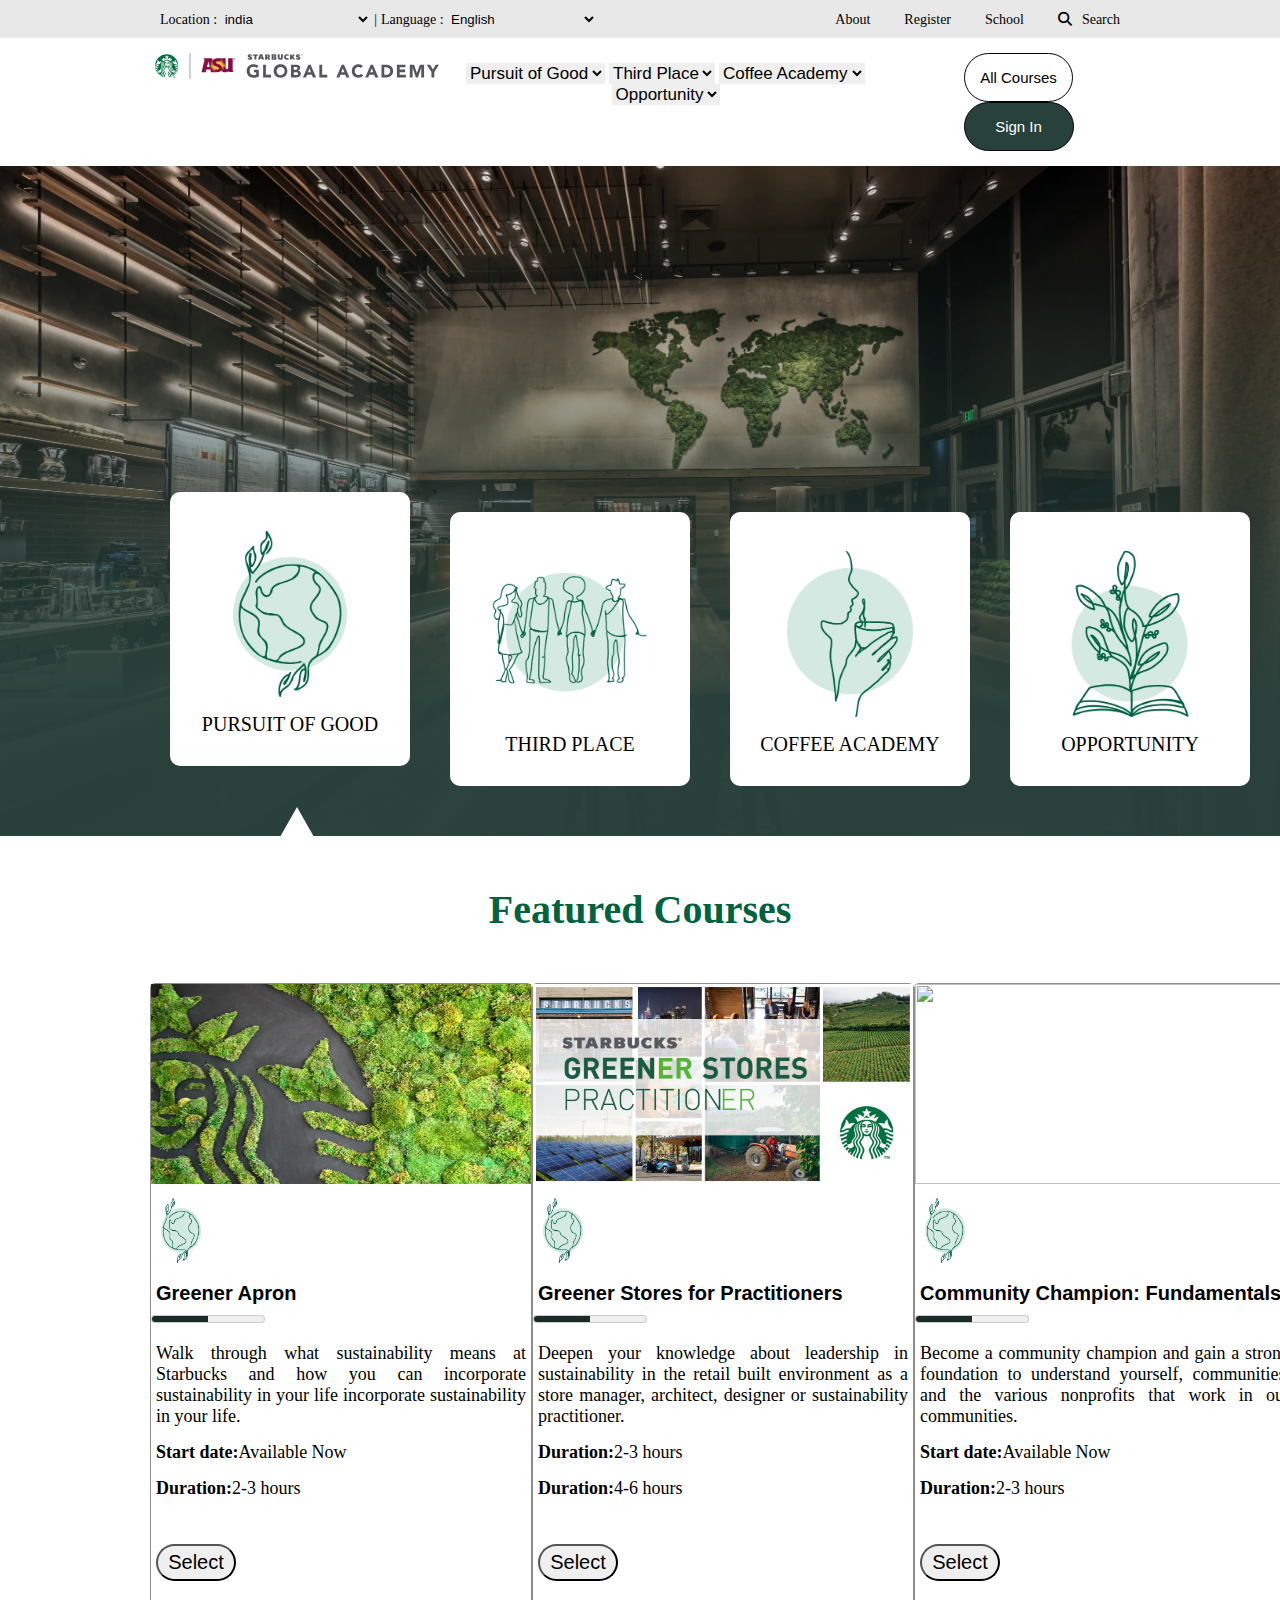
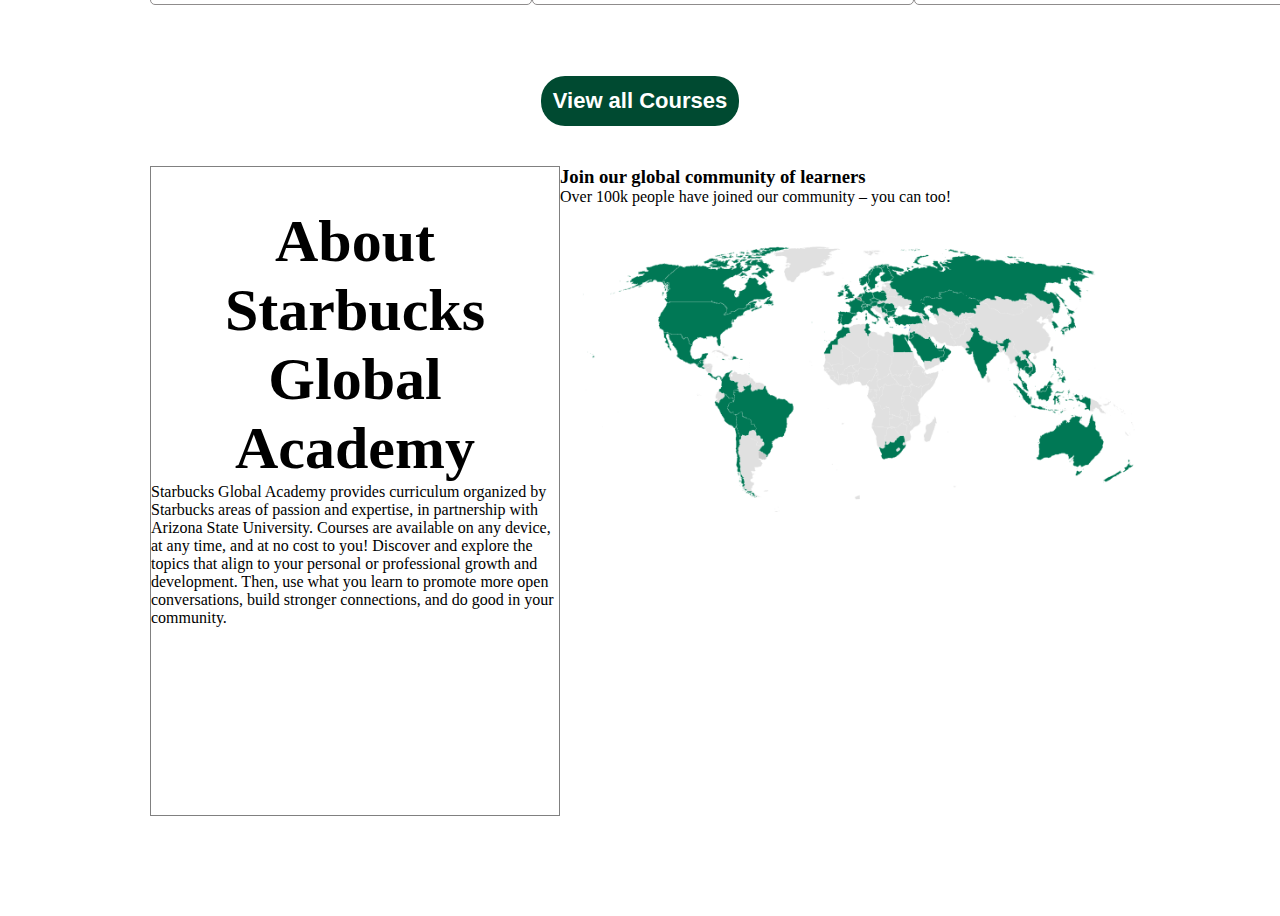
==== commit 1fb9b609: "add fav icons" ====
--- a/index.html
+++ b/index.html
@@ -273,7 +273,7 @@
         <div class="global-community">
           <h3>Join our global community of learners</h3>
           <p>Over 100k people have joined our community – you can too!</p>
-          <!-- <img src="./assets/images/SGA_Homepage_Global_Map_0.webp" alt=""> -->
+          <img src="./assets/images/SGA_Homepage_Global_Map_0.webp" alt="">
         </div>
       </div>
     </section>
--- a/src/style.css
+++ b/src/style.css
@@ -65,8 +65,6 @@
 .nav-bar select{
     border: none;
     font-size: 17px;
-    height: 140px;
-    background-color: #67c107;
     
 }
 .nav-bar button{
@@ -291,15 +289,23 @@
 
 .about-starbucks{
     border: 1px solid gray;
-    width: 550px;
+    width: 570px;
+
+}
+.about-starbucks h2{
+    font-size: 60px;
+    text-align: center;
+    margin-top: 40px;
+    
 }
 .global-community{
-    border: 1px solid gray;
-    width: 550px;
+    width: 570px;
+    height: 650px;
 }
 .global-community img{
-
-}
-
-
-
+    width: 570px;
+    padding: 15px;
+}
+
+
+
